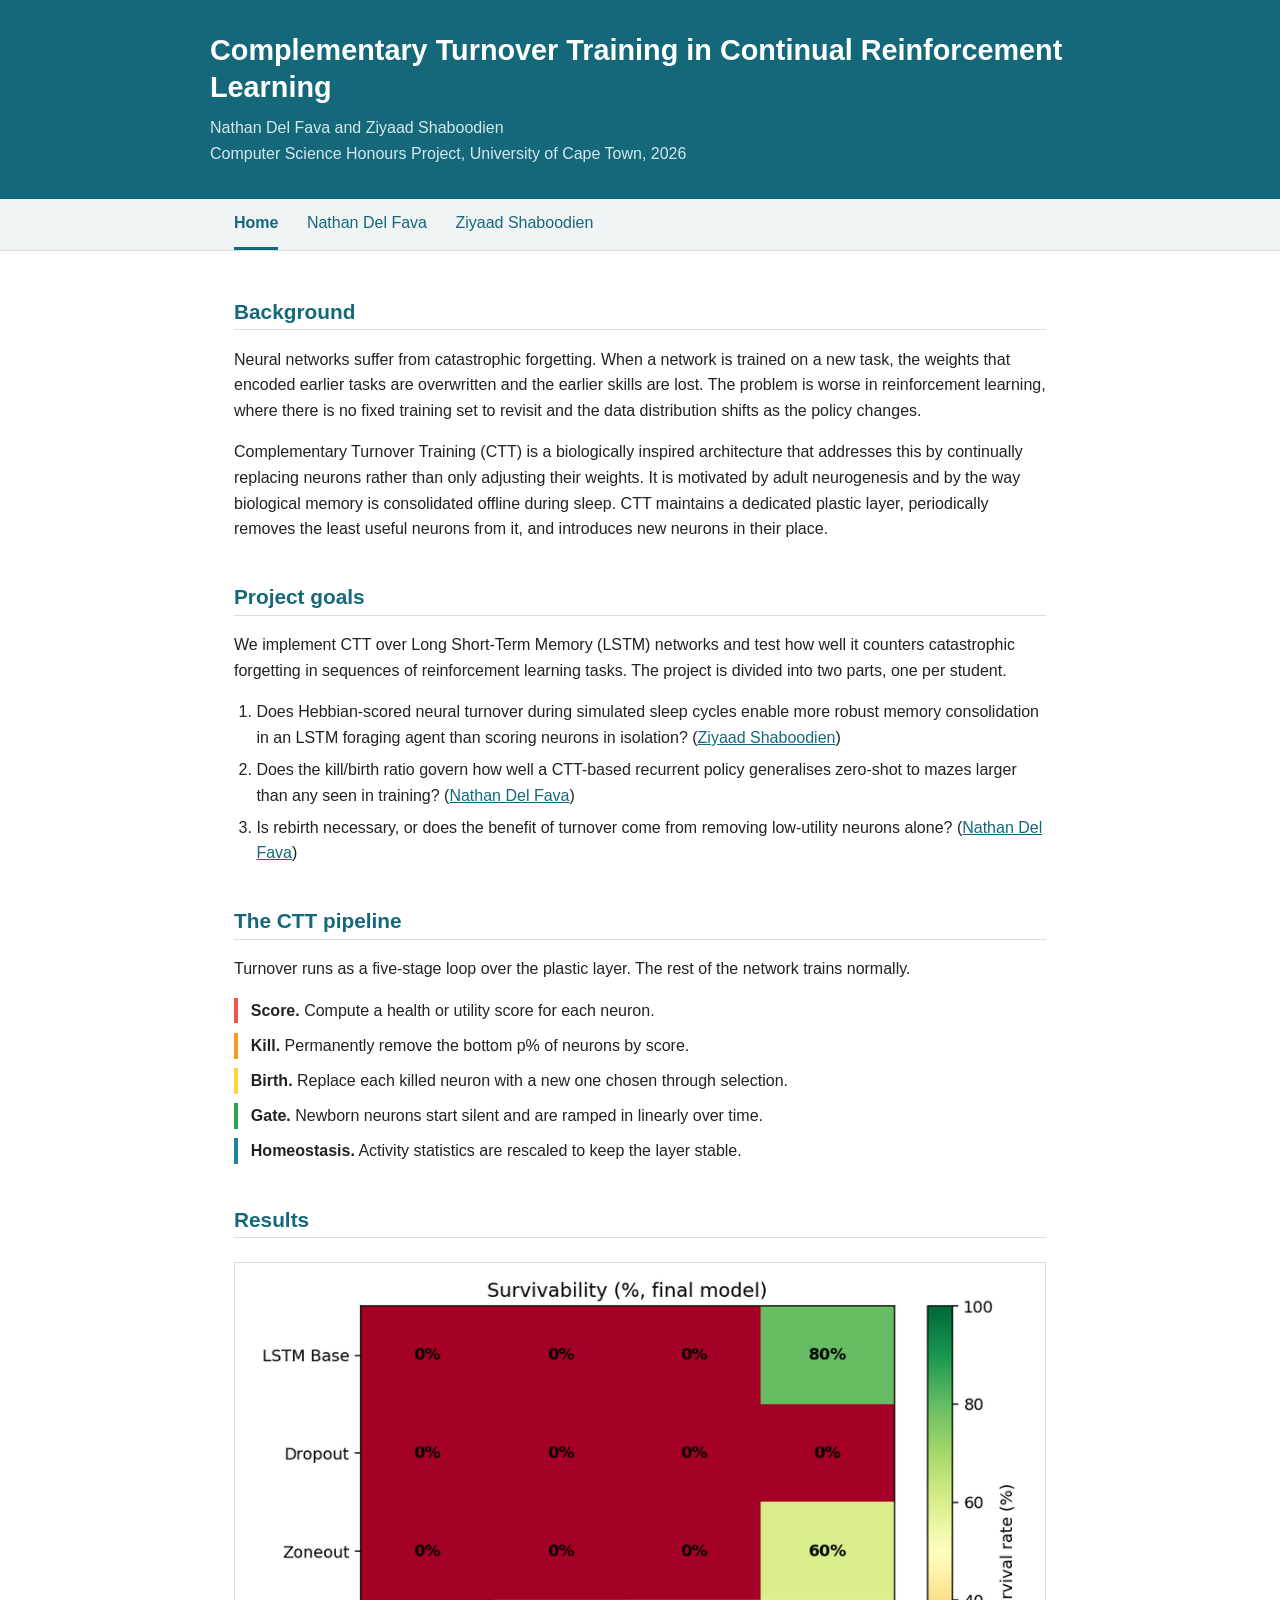
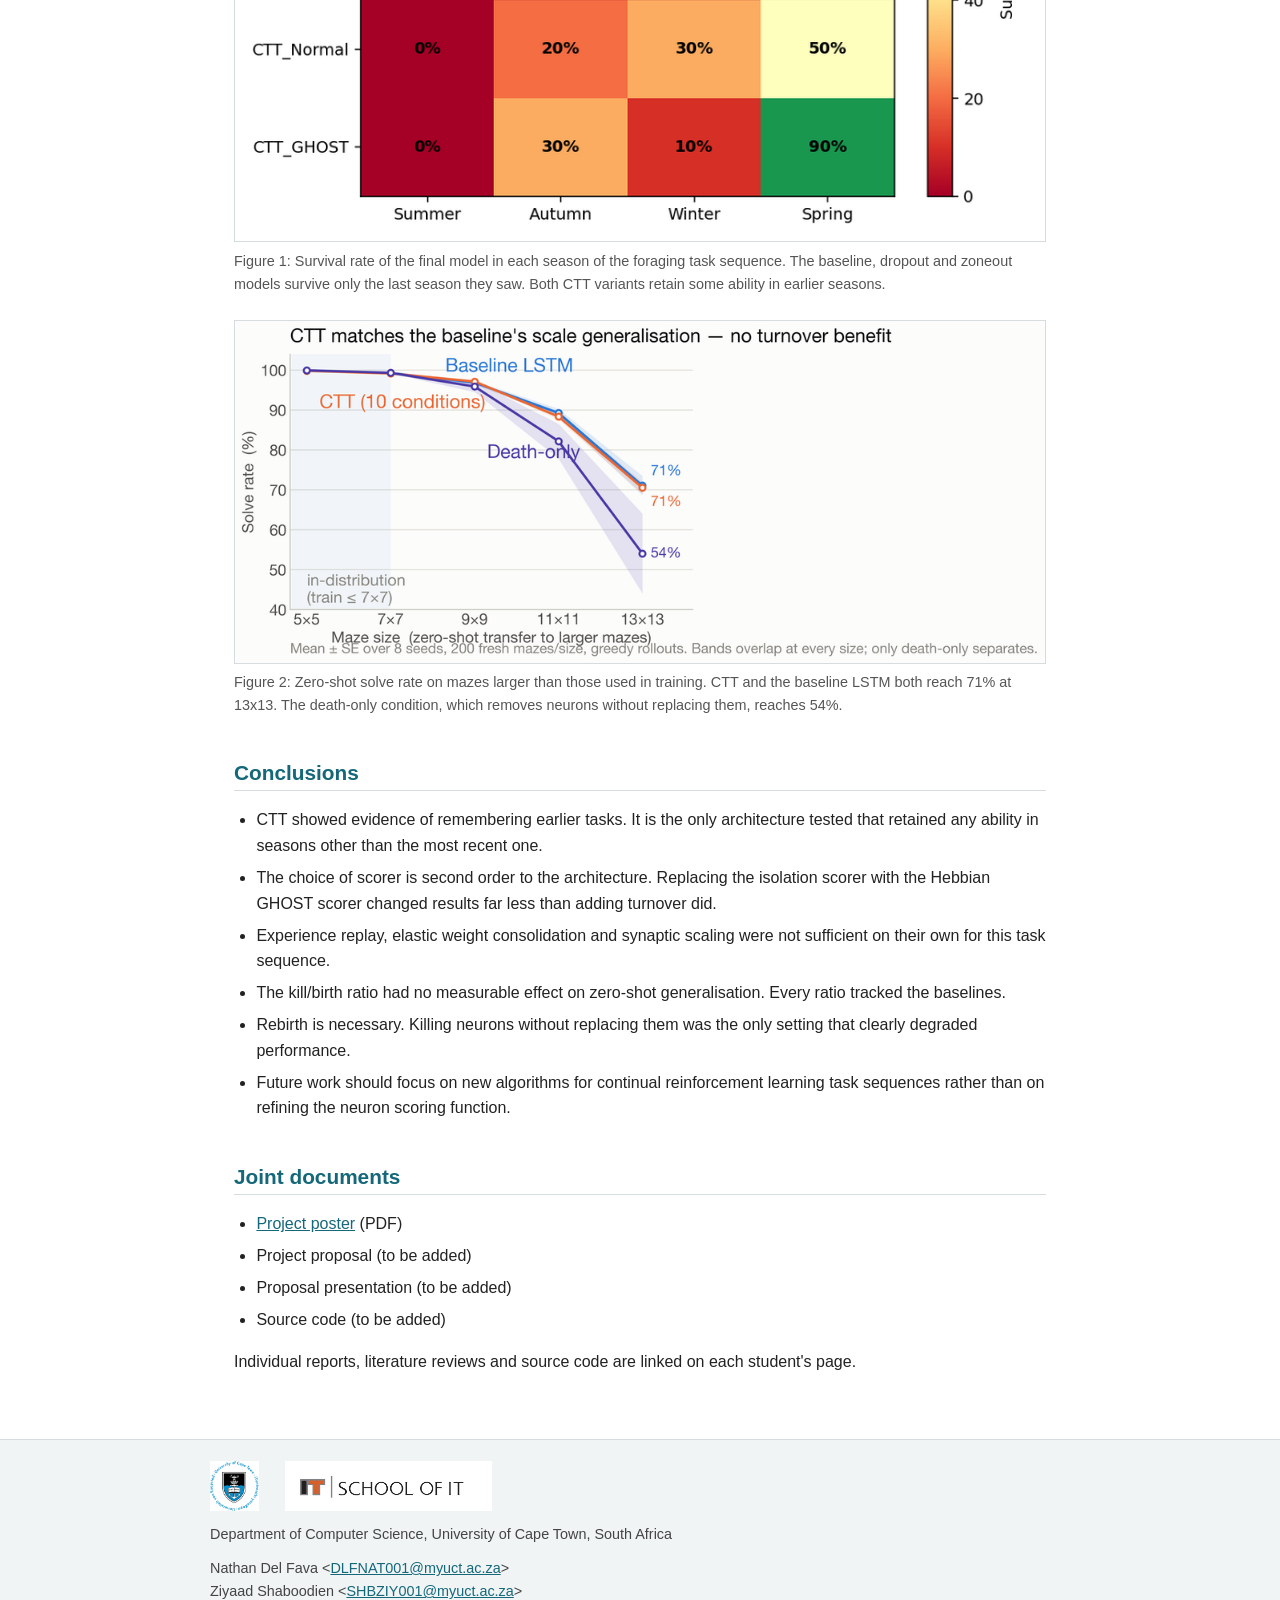
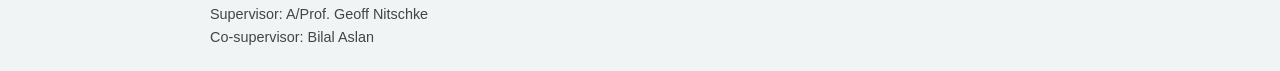
==== index.html @ ba9f1d08 "initial commit starting point" ====
<!DOCTYPE html>
<html lang="en">

<head>
<meta charset="utf-8">
<meta name="viewport" content="width=device-width, initial-scale=1">
<title>Complementary Turnover Training in Continual Reinforcement Learning</title>
<link rel="stylesheet" href="style.css">
</head>

<body>

<div id="banner">
<div>
<h1>Complementary Turnover Training in Continual Reinforcement Learning</h1>
<p>Nathan Del Fava and Ziyaad Shaboodien</p>
<p>Computer Science Honours Project, University of Cape Town, 2026</p>
</div>
</div>

<div id="nav">
<ul>
<li><a class="current" href="index.html">Home</a></li>
<li><a href="delfava.html">Nathan Del Fava</a></li>
<li><a href="shaboodien.html">Ziyaad Shaboodien</a></li>
</ul>
</div>

<div id="content">

<h2>Background</h2>

<p>Neural networks suffer from catastrophic forgetting. When a network is trained on a new
task, the weights that encoded earlier tasks are overwritten and the earlier skills are lost.
The problem is worse in reinforcement learning, where there is no fixed training set to
revisit and the data distribution shifts as the policy changes.</p>

<p>Complementary Turnover Training (CTT) is a biologically inspired architecture that
addresses this by continually replacing neurons rather than only adjusting their weights. It
is motivated by adult neurogenesis and by the way biological memory is consolidated offline
during sleep. CTT maintains a dedicated plastic layer, periodically removes the least useful
neurons from it, and introduces new neurons in their place.</p>

<h2>Project goals</h2>

<p>We implement CTT over Long Short-Term Memory (LSTM) networks and test how well it counters
catastrophic forgetting in sequences of reinforcement learning tasks. The project is divided
into two parts, one per student.</p>

<ol>
<li>Does Hebbian-scored neural turnover during simulated sleep cycles enable more robust
memory consolidation in an LSTM foraging agent than scoring neurons in isolation?
(<a href="shaboodien.html">Ziyaad Shaboodien</a>)</li>
<li>Does the kill/birth ratio govern how well a CTT-based recurrent policy generalises
zero-shot to mazes larger than any seen in training?
(<a href="delfava.html">Nathan Del Fava</a>)</li>
<li>Is rebirth necessary, or does the benefit of turnover come from removing low-utility
neurons alone? (<a href="delfava.html">Nathan Del Fava</a>)</li>
</ol>

<h2>The CTT pipeline</h2>

<p>Turnover runs as a five-stage loop over the plastic layer. The rest of the network trains
normally.</p>

<ol class="stages">
<li><strong>Score.</strong> Compute a health or utility score for each neuron.</li>
<li><strong>Kill.</strong> Permanently remove the bottom p% of neurons by score.</li>
<li><strong>Birth.</strong> Replace each killed neuron with a new one chosen through
selection.</li>
<li><strong>Gate.</strong> Newborn neurons start silent and are ramped in linearly over
time.</li>
<li><strong>Homeostasis.</strong> Activity statistics are rescaled to keep the layer
stable.</li>
</ol>

<h2>Results</h2>

<figure>
<img src="assets/survivability.png" alt="Heatmap of survival rate by season for LSTM Base, Dropout, Zoneout, CTT_Normal and CTT_GHOST">
<figcaption>Figure 1: Survival rate of the final model in each season of the foraging task
sequence. The baseline, dropout and zoneout models survive only the last season they saw.
Both CTT variants retain some ability in earlier seasons.</figcaption>
</figure>

<figure>
<img src="assets/scale_generalisation.png" alt="Solve rate against maze size for the baseline LSTM, CTT and a death-only condition">
<figcaption>Figure 2: Zero-shot solve rate on mazes larger than those used in training. CTT
and the baseline LSTM both reach 71% at 13x13. The death-only condition, which removes
neurons without replacing them, reaches 54%.</figcaption>
</figure>

<h2>Conclusions</h2>

<ul>
<li>CTT showed evidence of remembering earlier tasks. It is the only architecture tested that
retained any ability in seasons other than the most recent one.</li>
<li>The choice of scorer is second order to the architecture. Replacing the isolation scorer
with the Hebbian GHOST scorer changed results far less than adding turnover did.</li>
<li>Experience replay, elastic weight consolidation and synaptic scaling were not sufficient
on their own for this task sequence.</li>
<li>The kill/birth ratio had no measurable effect on zero-shot generalisation. Every ratio
tracked the baselines.</li>
<li>Rebirth is necessary. Killing neurons without replacing them was the only setting that
clearly degraded performance.</li>
<li>Future work should focus on new algorithms for continual reinforcement learning task
sequences rather than on refining the neuron scoring function.</li>
</ul>

<h2>Joint documents</h2>

<ul>
<li><a href="assets/BIONN_Project_Poster.pdf">Project poster</a> (PDF)</li>
<!-- Add the joint documents to assets/ and link them here, for example:
<li><a href="assets/project_proposal.pdf">Project proposal</a> (PDF)</li>
<li><a href="assets/proposal_presentation.pdf">Proposal presentation</a> (PDF)</li>
<li><a href="assets/source_code.zip">Source code</a> (ZIP)</li>
-->
<li>Project proposal (to be added)</li>
<li>Proposal presentation (to be added)</li>
<li>Source code (to be added)</li>
</ul>

<p>Individual reports, literature reviews and source code are linked on each student's page.</p>

</div>

<div id="footer">
<div>
<img src="assets/uct_logo.png" alt="University of Cape Town">
<img src="assets/sit_logo.png" alt="UCT School of IT">
<p>Department of Computer Science, University of Cape Town, South Africa</p>
<p>Nathan Del Fava &lt;<a href="mailto:DLFNAT001@myuct.ac.za">DLFNAT001@myuct.ac.za</a>&gt;<br>
Ziyaad Shaboodien &lt;<a href="mailto:SHBZIY001@myuct.ac.za">SHBZIY001@myuct.ac.za</a>&gt;<br>
Supervisor: A/Prof. Geoff Nitschke<br>
Co-supervisor: Bilal Aslan</p>
</div>
</div>

</body>

</html>
---- style.css ----
/* Complementary Turnover Training - honours project website */

* {
    box-sizing: border-box;
}

body {
    background-color: #ffffff;
    color: #222222;
    font-family: Helvetica, Arial, sans-serif;
    font-size: 16px;
    line-height: 1.6;
    margin: 0;
}

h1, h2, h3 {
    color: #14687a;
    line-height: 1.3;
}

h1 {
    font-size: 1.8em;
    margin: 0 0 0.3em;
}

h2 {
    border-bottom: 1px solid #d6dde0;
    font-size: 1.3em;
    margin: 2em 0 0.8em;
    padding-bottom: 0.2em;
}

h3 {
    font-size: 1.05em;
    margin: 1.5em 0 0.4em;
}

p, ul, ol {
    margin: 0 0 1em;
}

ul, ol {
    padding-left: 1.4em;
}

li {
    margin-bottom: 0.4em;
}

a {
    color: #14687a;
}

/* header */

#banner {
    background-color: #14687a;
    color: #ffffff;
    padding: 2em 1.5em;
}

#banner div {
    margin: 0 auto;
    max-width: 860px;
}

#banner h1 {
    color: #ffffff;
}

#banner p {
    color: #d7e8ed;
    margin: 0;
}

/* navigation */

#nav {
    background-color: #f0f4f5;
    border-bottom: 1px solid #d6dde0;
}

#nav ul {
    list-style: none;
    margin: 0 auto;
    max-width: 860px;
    padding: 0 1.5em;
}

#nav li {
    display: inline-block;
    margin: 0 1.5em 0 0;
}

#nav a {
    display: inline-block;
    padding: 0.7em 0;
    text-decoration: none;
}

#nav a:hover {
    text-decoration: underline;
}

#nav a.current {
    border-bottom: 3px solid #14687a;
    font-weight: bold;
}

/* content */

#content {
    margin: 0 auto;
    max-width: 860px;
    padding: 1em 1.5em 3em;
}

#content h2:first-of-type {
    margin-top: 1.5em;
}

/* the five turnover stages */

ol.stages {
    list-style: none;
    padding-left: 0;
}

ol.stages li {
    border-left: 4px solid #cccccc;
    margin-bottom: 0.6em;
    padding-left: 0.8em;
}

ol.stages li:nth-child(1) { border-left-color: #f4524d; }
ol.stages li:nth-child(2) { border-left-color: #f59a23; }
ol.stages li:nth-child(3) { border-left-color: #ffd43b; }
ol.stages li:nth-child(4) { border-left-color: #2ca24c; }
ol.stages li:nth-child(5) { border-left-color: #1b84a0; }

/* figures */

figure {
    margin: 1.5em 0;
}

figure img {
    border: 1px solid #d6dde0;
    display: block;
    height: auto;
    max-width: 100%;
}

figcaption {
    color: #555555;
    font-size: 0.9em;
    margin-top: 0.5em;
}

/* tables */

table {
    border-collapse: collapse;
    margin-bottom: 1em;
    width: 100%;
}

th, td {
    border: 1px solid #d6dde0;
    padding: 0.5em 0.7em;
    text-align: left;
    vertical-align: top;
}

th {
    background-color: #f0f4f5;
}

/* footer */

#footer {
    background-color: #f0f4f5;
    border-top: 1px solid #d6dde0;
    color: #444444;
    font-size: 0.9em;
    padding: 1.5em;
}

#footer div {
    margin: 0 auto;
    max-width: 860px;
}

#footer img {
    height: 50px;
    margin-right: 1.5em;
    vertical-align: middle;
    width: auto;
}

#footer p {
    margin: 0.8em 0 0;
}
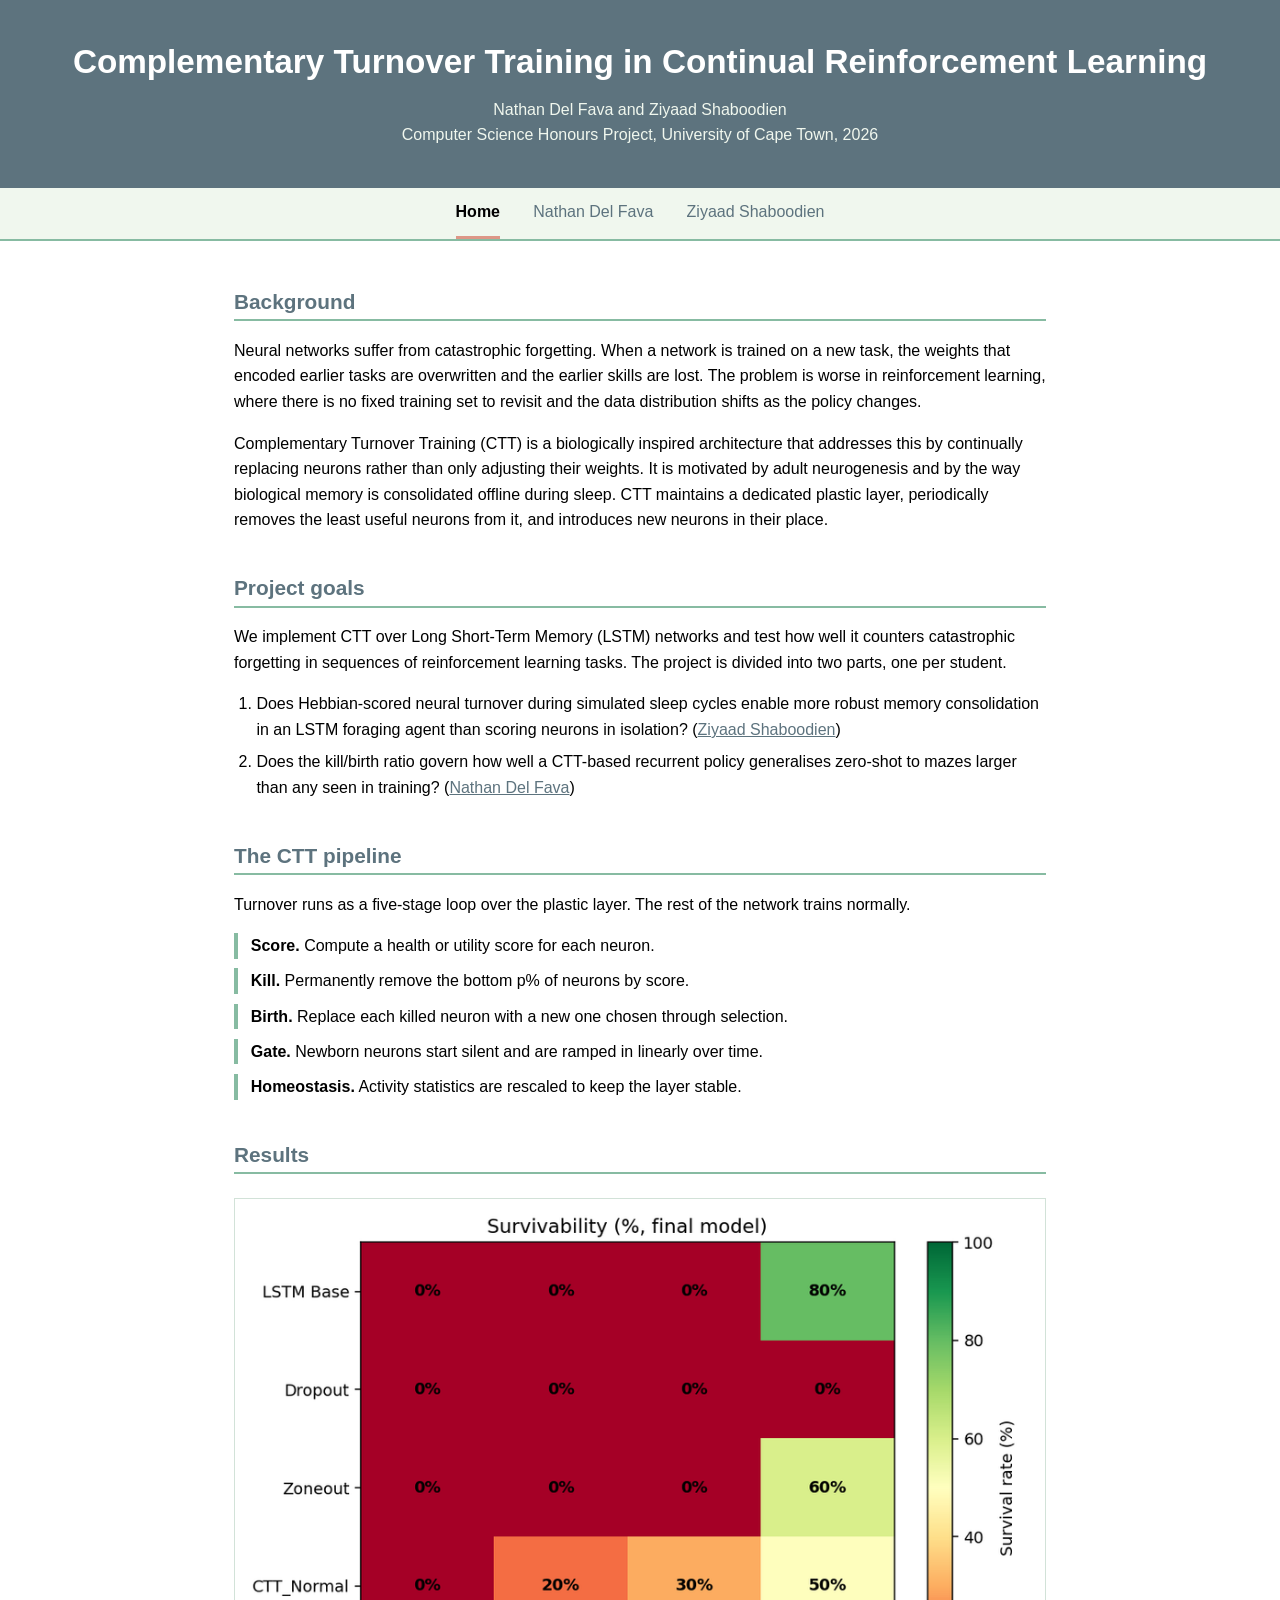
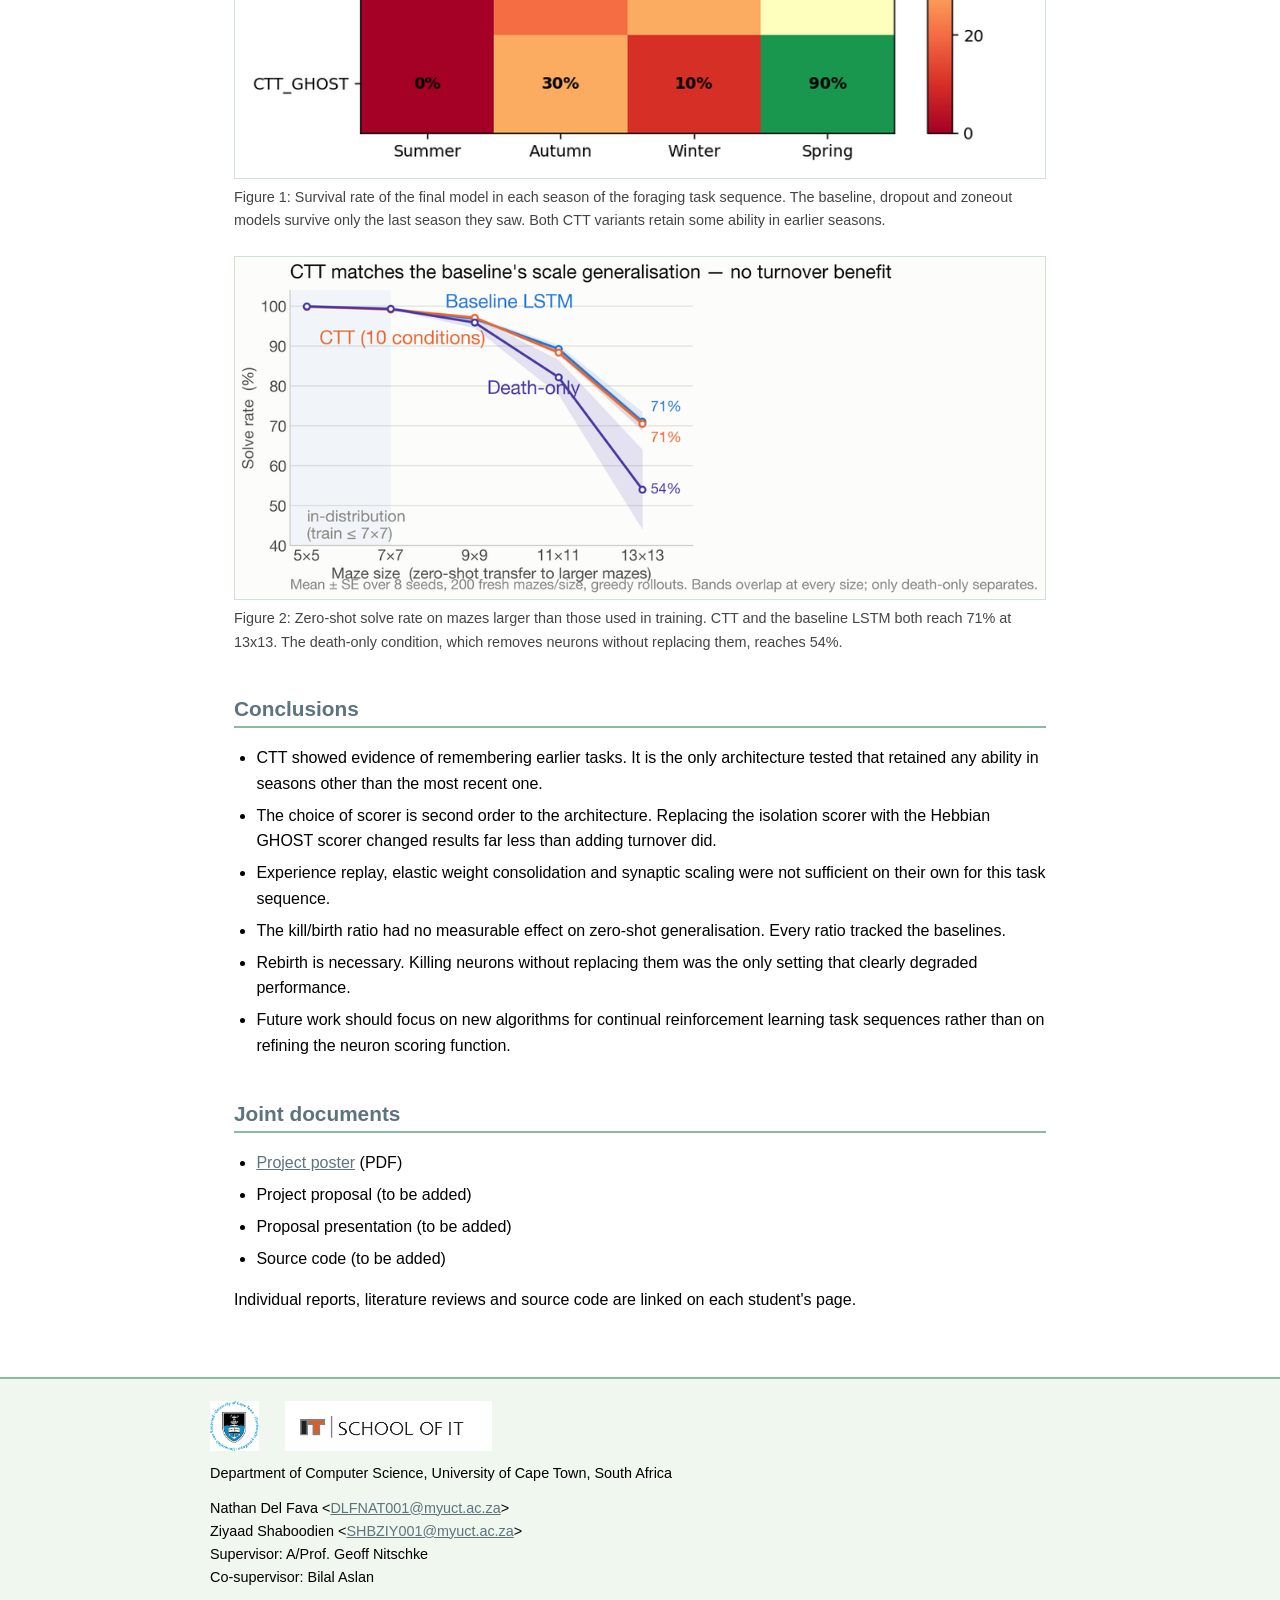
==== commit b94412b0: "changed colors and title" ====
--- a/index.html
+++ b/index.html
@@ -54,8 +54,6 @@
 <li>Does the kill/birth ratio govern how well a CTT-based recurrent policy generalises
 zero-shot to mazes larger than any seen in training?
 (<a href="delfava.html">Nathan Del Fava</a>)</li>
-<li>Is rebirth necessary, or does the benefit of turnover come from removing low-utility
-neurons alone? (<a href="delfava.html">Nathan Del Fava</a>)</li>
 </ol>
 
 <h2>The CTT pipeline</h2>
--- a/style.css
+++ b/style.css
@@ -1,4 +1,13 @@
 /* Complementary Turnover Training - honours project website */
+
+:root {
+    --black: #000000;
+    --slate: #5d737e;
+    --clay: #dd9787;
+    --paper: #f0f7ee;
+    --sage: #87bba2;
+    --line: #d2e2d8;
+}
 
 * {
     box-sizing: border-box;
@@ -6,7 +15,7 @@
 
 body {
     background-color: #ffffff;
-    color: #222222;
+    color: var(--black);
     font-family: Helvetica, Arial, sans-serif;
     font-size: 16px;
     line-height: 1.6;
@@ -14,23 +23,24 @@
 }
 
 h1, h2, h3 {
-    color: #14687a;
     line-height: 1.3;
 }
 
 h1 {
-    font-size: 1.8em;
-    margin: 0 0 0.3em;
+    font-size: clamp(1.4em, 2.6vw, 2.6em);
+    margin: 0 0 0.4em;
 }
 
 h2 {
-    border-bottom: 1px solid #d6dde0;
+    border-bottom: 2px solid var(--sage);
+    color: var(--slate);
     font-size: 1.3em;
     margin: 2em 0 0.8em;
     padding-bottom: 0.2em;
 }
 
 h3 {
+    color: var(--slate);
     font-size: 1.05em;
     margin: 1.5em 0 0.4em;
 }
@@ -48,20 +58,16 @@
 }
 
 a {
-    color: #14687a;
-}
-
-/* header */
+    color: var(--slate);
+}
+
+/* header - spans the full width of the page */
 
 #banner {
-    background-color: #14687a;
+    background-color: var(--slate);
     color: #ffffff;
-    padding: 2em 1.5em;
-}
-
-#banner div {
-    margin: 0 auto;
-    max-width: 860px;
+    padding: 2.5em 1.5em;
+    text-align: center;
 }
 
 #banner h1 {
@@ -69,15 +75,16 @@
 }
 
 #banner p {
-    color: #d7e8ed;
+    color: var(--paper);
     margin: 0;
 }
 
 /* navigation */
 
 #nav {
-    background-color: #f0f4f5;
-    border-bottom: 1px solid #d6dde0;
+    background-color: var(--paper);
+    border-bottom: 2px solid var(--sage);
+    text-align: center;
 }
 
 #nav ul {
@@ -89,7 +96,7 @@
 
 #nav li {
     display: inline-block;
-    margin: 0 1.5em 0 0;
+    margin: 0 0.9em;
 }
 
 #nav a {
@@ -103,7 +110,8 @@
 }
 
 #nav a.current {
-    border-bottom: 3px solid #14687a;
+    border-bottom: 3px solid var(--clay);
+    color: var(--black);
     font-weight: bold;
 }
 
@@ -127,17 +135,11 @@
 }
 
 ol.stages li {
-    border-left: 4px solid #cccccc;
+    border-left: 4px solid var(--sage);
     margin-bottom: 0.6em;
     padding-left: 0.8em;
 }
 
-ol.stages li:nth-child(1) { border-left-color: #f4524d; }
-ol.stages li:nth-child(2) { border-left-color: #f59a23; }
-ol.stages li:nth-child(3) { border-left-color: #ffd43b; }
-ol.stages li:nth-child(4) { border-left-color: #2ca24c; }
-ol.stages li:nth-child(5) { border-left-color: #1b84a0; }
-
 /* figures */
 
 figure {
@@ -145,14 +147,14 @@
 }
 
 figure img {
-    border: 1px solid #d6dde0;
+    border: 1px solid var(--line);
     display: block;
     height: auto;
     max-width: 100%;
 }
 
 figcaption {
-    color: #555555;
+    color: #444444;
     font-size: 0.9em;
     margin-top: 0.5em;
 }
@@ -166,22 +168,22 @@
 }
 
 th, td {
-    border: 1px solid #d6dde0;
+    border: 1px solid var(--line);
     padding: 0.5em 0.7em;
     text-align: left;
     vertical-align: top;
 }
 
 th {
-    background-color: #f0f4f5;
+    background-color: var(--paper);
 }
 
 /* footer */
 
 #footer {
-    background-color: #f0f4f5;
-    border-top: 1px solid #d6dde0;
-    color: #444444;
+    background-color: var(--paper);
+    border-top: 2px solid var(--sage);
+    color: var(--black);
     font-size: 0.9em;
     padding: 1.5em;
 }
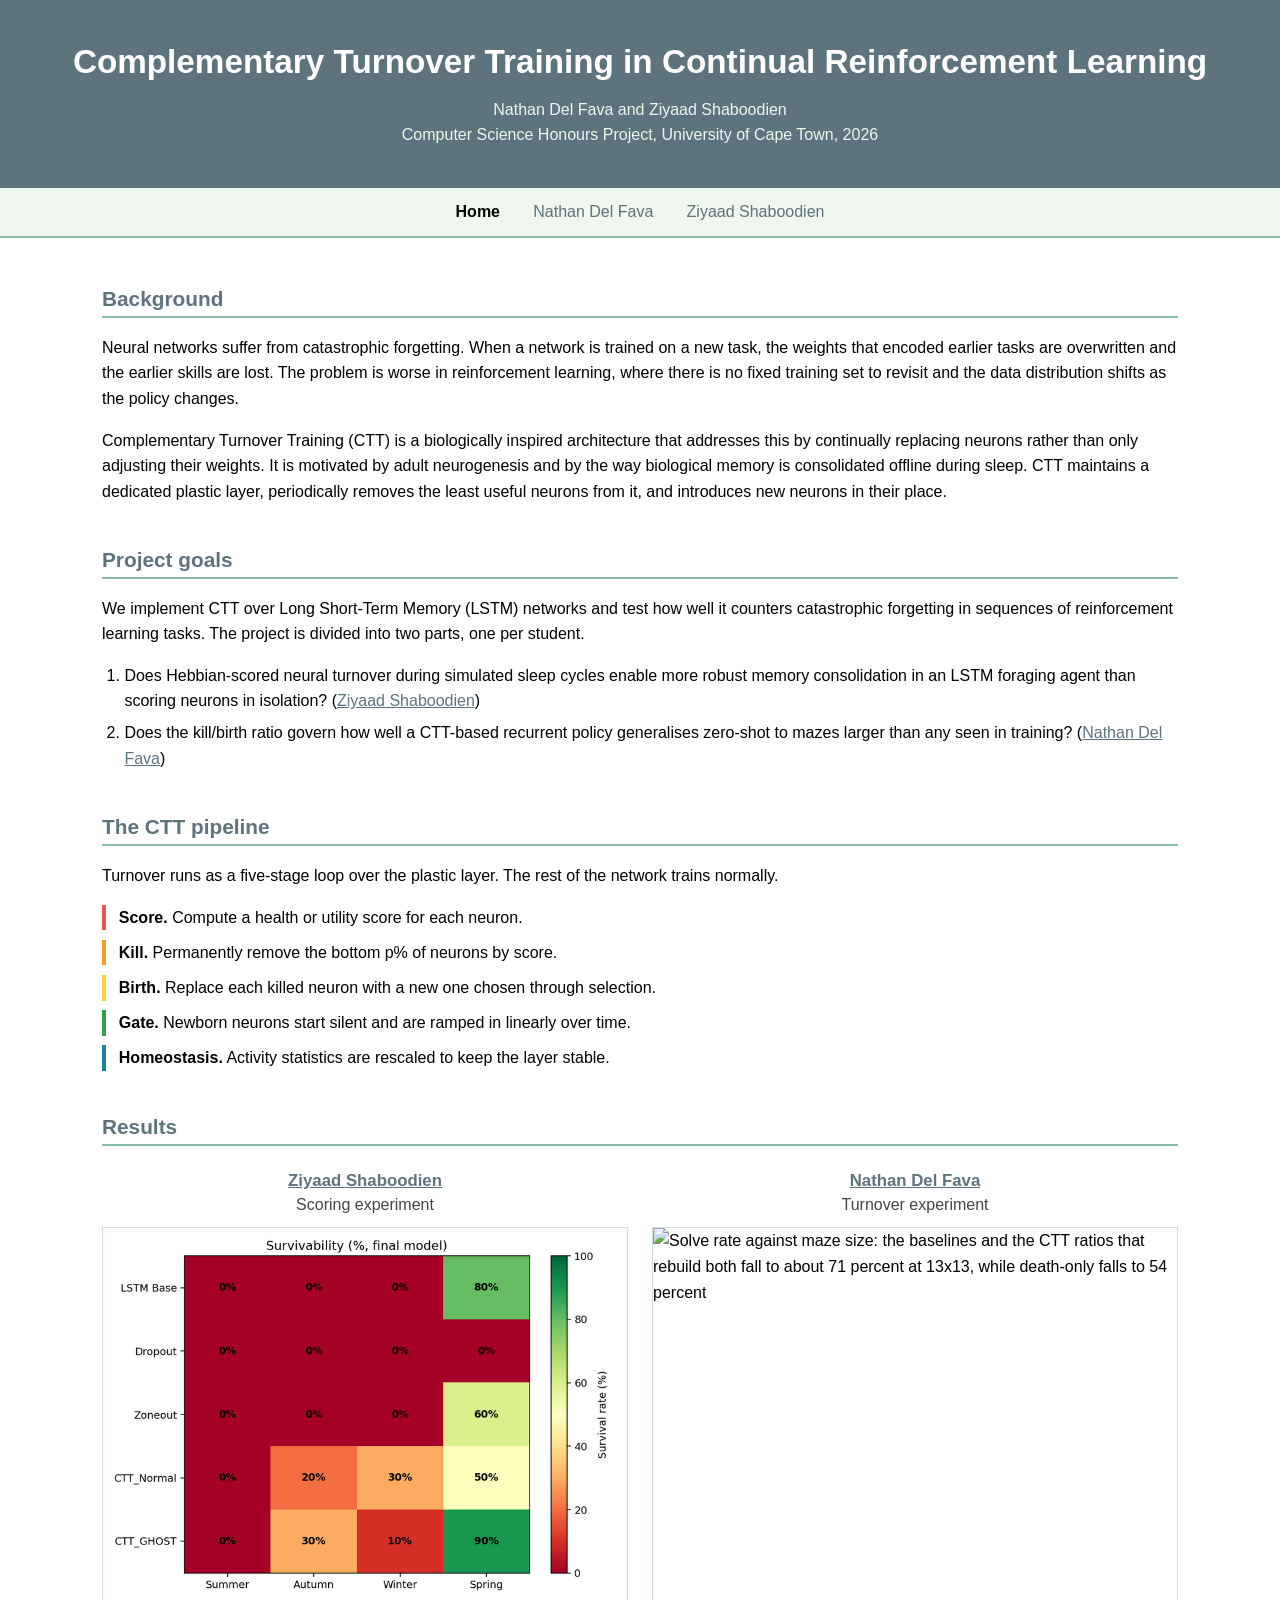
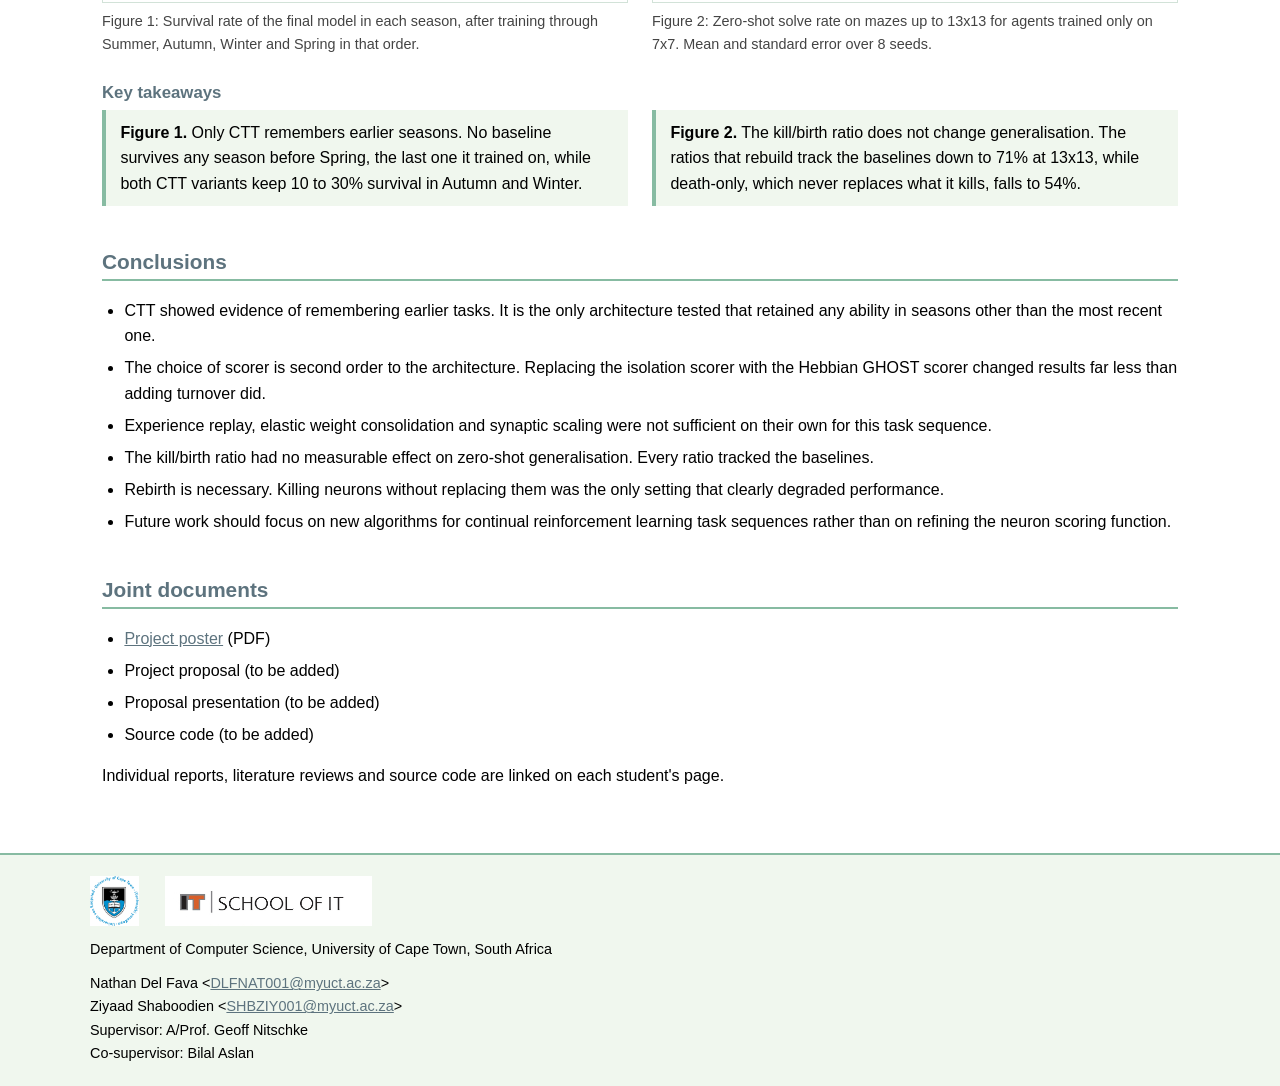
==== commit bac0c1b1: "visual improvements n shi" ====
--- a/index.html
+++ b/index.html
@@ -74,19 +74,37 @@
 
 <h2>Results</h2>
 
+<div class="image-container">
+
 <figure>
+<h3><a href="shaboodien.html">Ziyaad Shaboodien</a></h3>
+<p class="figure-topic">Scoring experiment</p>
 <img src="assets/survivability.png" alt="Heatmap of survival rate by season for LSTM Base, Dropout, Zoneout, CTT_Normal and CTT_GHOST">
-<figcaption>Figure 1: Survival rate of the final model in each season of the foraging task
-sequence. The baseline, dropout and zoneout models survive only the last season they saw.
-Both CTT variants retain some ability in earlier seasons.</figcaption>
+<figcaption>Figure 1: Survival rate of the final model in each season, after training
+through Summer, Autumn, Winter and Spring in that order.</figcaption>
 </figure>
 
 <figure>
-<img src="assets/scale_generalisation.png" alt="Solve rate against maze size for the baseline LSTM, CTT and a death-only condition">
-<figcaption>Figure 2: Zero-shot solve rate on mazes larger than those used in training. CTT
-and the baseline LSTM both reach 71% at 13x13. The death-only condition, which removes
-neurons without replacing them, reaches 54%.</figcaption>
+<h3><a href="delfava.html">Nathan Del Fava</a></h3>
+<p class="figure-topic">Turnover experiment</p>
+<img src="assets/delfava_scale_compact.svg" alt="Solve rate against maze size: the baselines and the CTT ratios that rebuild both fall to about 71 percent at 13x13, while death-only falls to 54 percent">
+<figcaption>Figure 2: Zero-shot solve rate on mazes up to 13x13 for agents trained only on
+7x7. Mean and standard error over 8 seeds.</figcaption>
 </figure>
+
+</div>
+
+<h3>Key takeaways</h3>
+
+<ul class="takeaways">
+<li><strong>Figure 1.</strong> Only CTT remembers earlier seasons. No baseline survives any
+season before Spring, the last one it trained on, while both CTT variants keep 10 to 30%
+survival in Autumn and Winter.</li>
+<li><strong>Figure 2.</strong> The kill/birth ratio does not change generalisation. The ratios
+that rebuild track the baselines down to 71% at 13x13, while death-only, which never replaces
+what it kills, falls to 54%.</li>
+</ul>
+
 
 <h2>Conclusions</h2>
 
--- a/style.css
+++ b/style.css
@@ -90,8 +90,8 @@
 #nav ul {
     list-style: none;
     margin: 0 auto;
-    max-width: 860px;
-    padding: 0 1.5em;
+    max-width: 1100px;
+    padding: 0 0.75em;
 }
 
 #nav li {
@@ -110,7 +110,6 @@
 }
 
 #nav a.current {
-    border-bottom: 3px solid var(--clay);
     color: var(--black);
     font-weight: bold;
 }
@@ -119,8 +118,8 @@
 
 #content {
     margin: 0 auto;
-    max-width: 860px;
-    padding: 1em 1.5em 3em;
+    max-width: 1100px;
+    padding: 1em 0.75em 3em;
 }
 
 #content h2:first-of-type {
@@ -137,6 +136,46 @@
 ol.stages li {
     border-left: 4px solid var(--sage);
     margin-bottom: 0.6em;
+    padding-left: 0.8em;
+}
+
+ol.stages li:nth-child(1) { border-left-color: #f4524d; }
+ol.stages li:nth-child(2) { border-left-color: #f59a23; }
+ol.stages li:nth-child(3) { border-left-color: #ffd43b; }
+ol.stages li:nth-child(4) { border-left-color: #2ca24c; }
+ol.stages li:nth-child(5) { border-left-color: #1b84a0; }
+
+/* key numbers */
+
+ul.keyfacts {
+    display: flex;
+    flex-wrap: wrap;
+    gap: 0.8em;
+    list-style: none;
+    margin: 1.5em 0;
+    padding-left: 0;
+}
+
+ul.keyfacts li {
+    background-color: var(--paper);
+    border-left: 4px solid var(--sage);
+    flex: 1 1 200px;
+    margin-bottom: 0;
+    padding: 0.6em 0.9em;
+}
+
+ul.keyfacts strong {
+    color: var(--slate);
+    display: block;
+    font-size: 1.6em;
+    line-height: 1.3;
+}
+
+/* research question */
+
+p.question {
+    border-left: 4px solid var(--clay);
+    font-size: 1.1em;
     padding-left: 0.8em;
 }
 
@@ -178,6 +217,16 @@
     background-color: var(--paper);
 }
 
+/* wide tables scroll sideways on small screens */
+
+div.scroll {
+    overflow-x: auto;
+}
+
+div.scroll table {
+    min-width: 560px;
+}
+
 /* footer */
 
 #footer {
@@ -190,7 +239,7 @@
 
 #footer div {
     margin: 0 auto;
-    max-width: 860px;
+    max-width: 1100px;
 }
 
 #footer img {
@@ -203,3 +252,53 @@
 #footer p {
     margin: 0.8em 0 0;
 }
+
+/* results: one figure per student, side by side, stacked on narrow screens */
+
+.image-container {
+    display: flex;
+    flex-wrap: wrap;
+    gap: 1.5em;
+}
+
+.image-container figure {
+    flex: 1 1 360px;
+    margin: 0.5em 0 0;
+}
+
+.image-container h3 {
+    margin: 0;
+    text-align: center;
+}
+
+.image-container .figure-topic {
+    color: #444444;
+    margin: 0 0 0.6em;
+    text-align: center;
+}
+
+/* every results figure gets the same 7:5 frame */
+.image-container img {
+    aspect-ratio: 7 / 5;
+    background-color: #ffffff;
+    object-fit: contain;
+    width: 100%;
+}
+
+/* one takeaway per results figure, lined up under its figure */
+
+ul.takeaways {
+    display: flex;
+    flex-wrap: wrap;
+    gap: 1.5em;
+    list-style: none;
+    padding-left: 0;
+}
+
+ul.takeaways li {
+    background-color: var(--paper);
+    border-left: 4px solid var(--sage);
+    flex: 1 1 360px;
+    margin-bottom: 0;
+    padding: 0.6em 0.9em;
+}
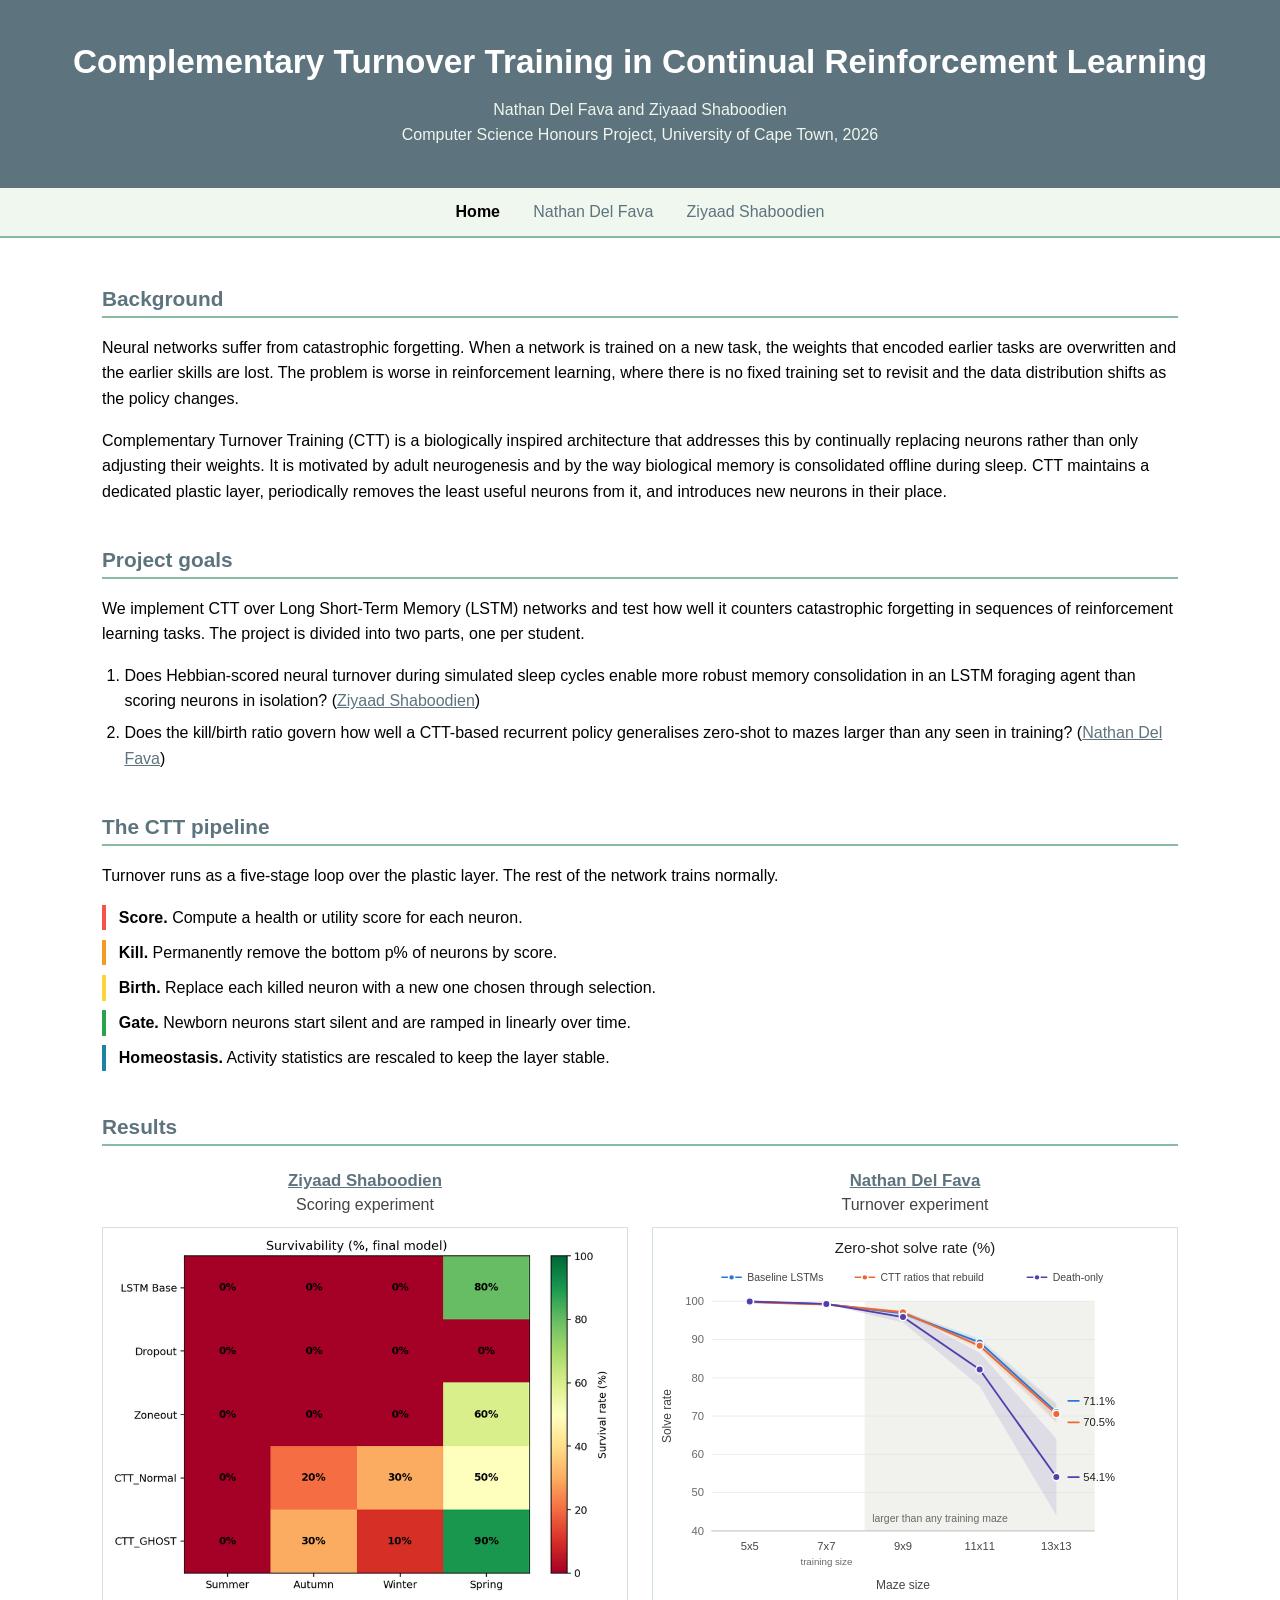
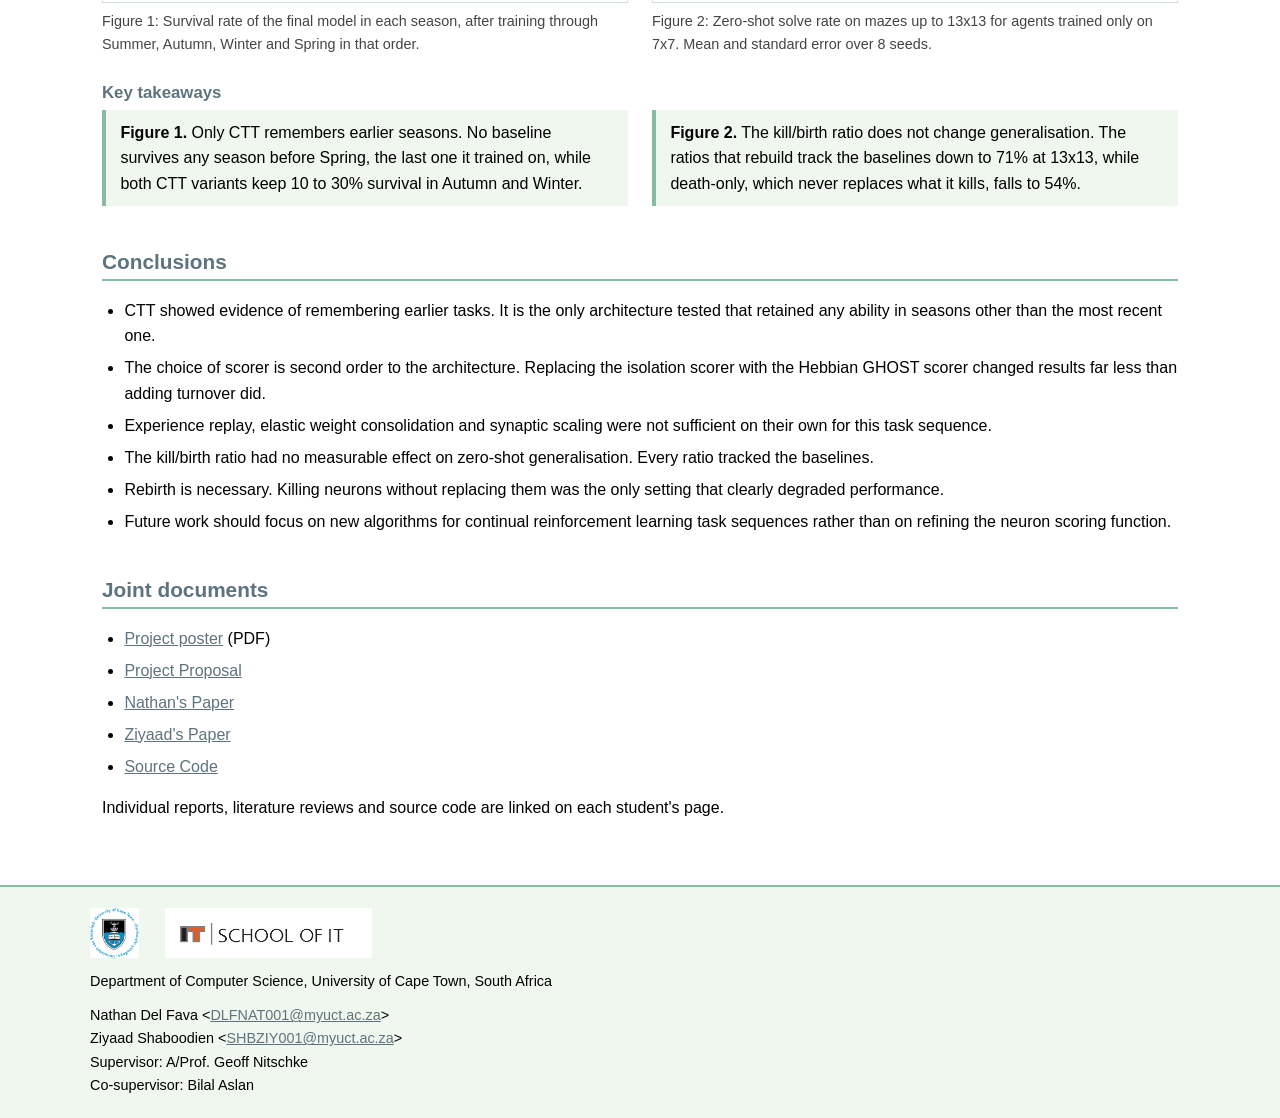
==== commit 67b173ee: "Added documents" ====
--- a/index.html
+++ b/index.html
@@ -127,14 +127,10 @@
 
 <ul>
 <li><a href="assets/BIONN_Project_Poster.pdf">Project poster</a> (PDF)</li>
-<!-- Add the joint documents to assets/ and link them here, for example:
-<li><a href="assets/project_proposal.pdf">Project proposal</a> (PDF)</li>
-<li><a href="assets/proposal_presentation.pdf">Proposal presentation</a> (PDF)</li>
-<li><a href="assets/source_code.zip">Source code</a> (ZIP)</li>
--->
-<li>Project proposal (to be added)</li>
-<li>Proposal presentation (to be added)</li>
-<li>Source code (to be added)</li>
+<li><a href="assets/2026_BIONN_Project_Proposal.pdf">Project Proposal</a></li>
+<li><a href="assets/DLFNAT001_BIONN_FinalReport.pdf">Nathan's Paper</a></li>
+<li><a href="assets/SHBZIY001_BIONN_Final_Paper.pdf">Ziyaad's Paper</a></li>
+<li><a href="https://anonymous.4open.science/r/targeted-neuron-turnover/README.md">Source Code</a></li>
 </ul>
 
 <p>Individual reports, literature reviews and source code are linked on each student's page.</p>
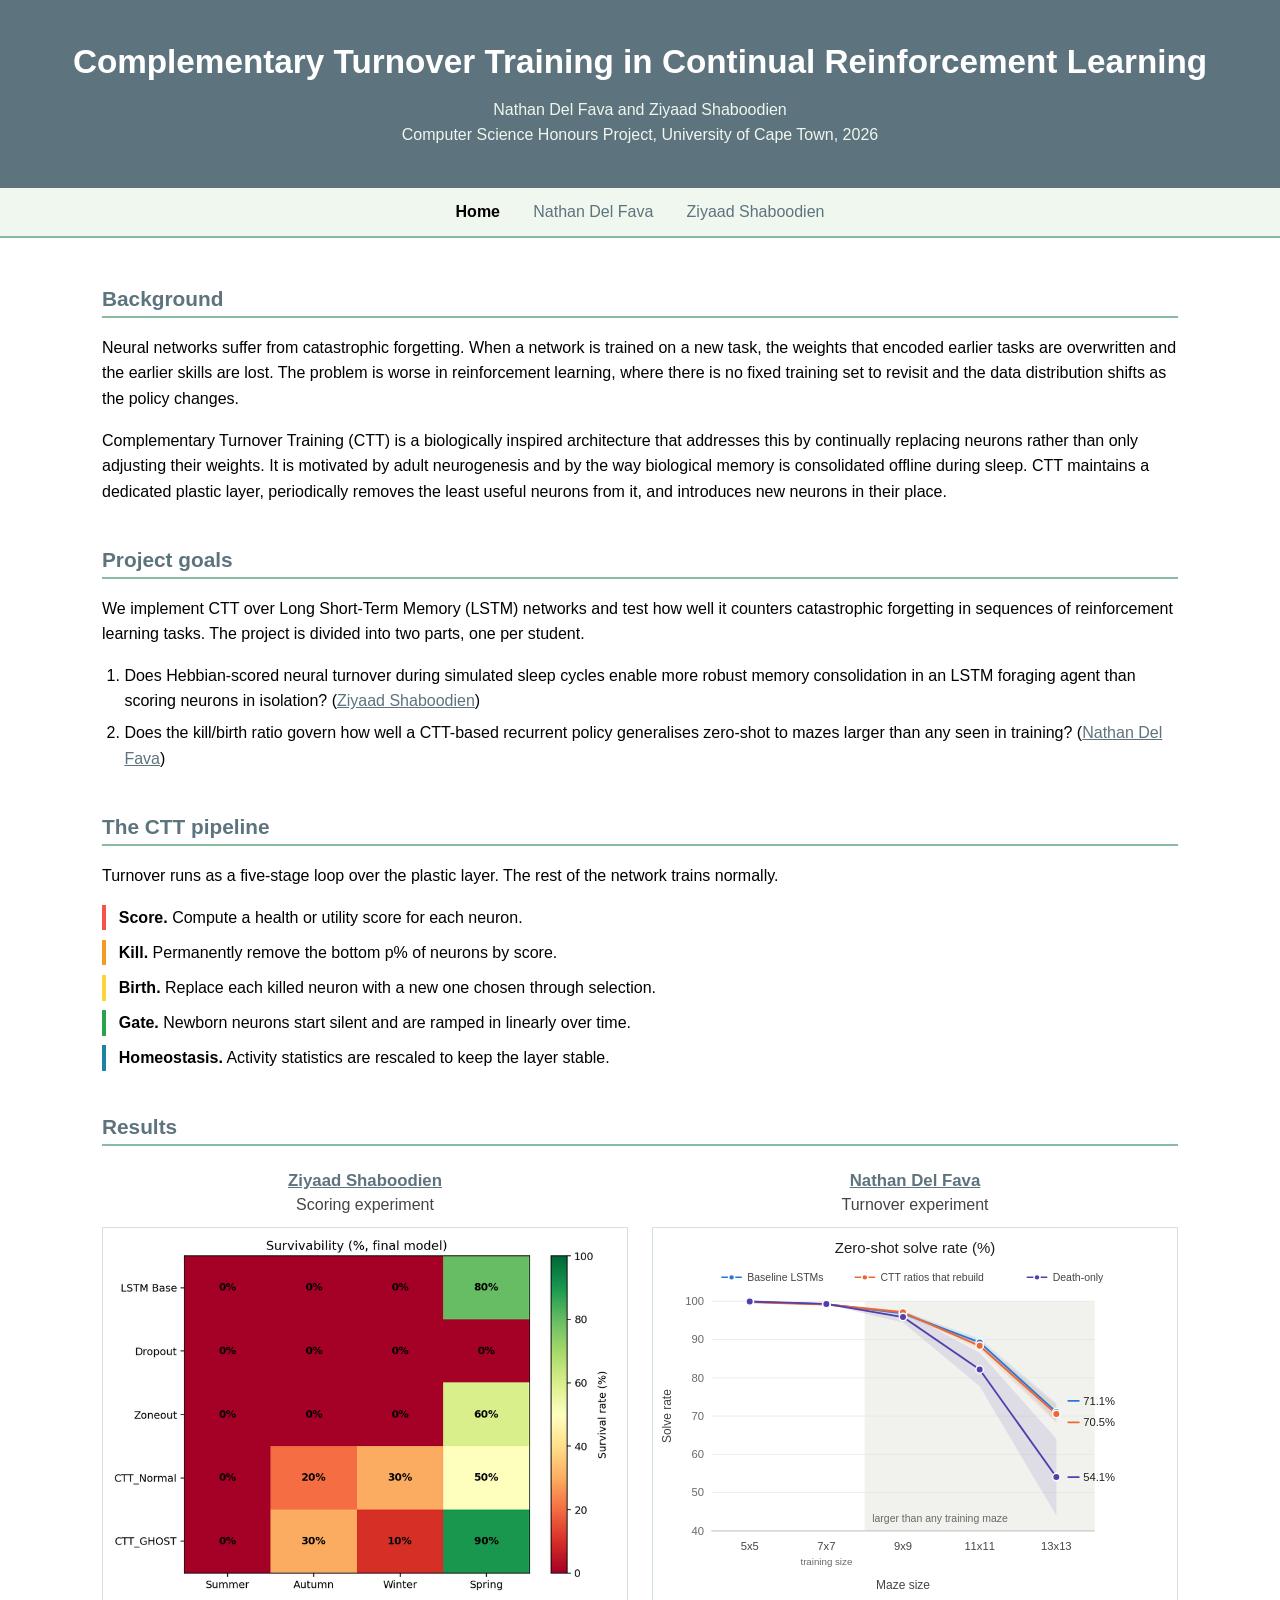
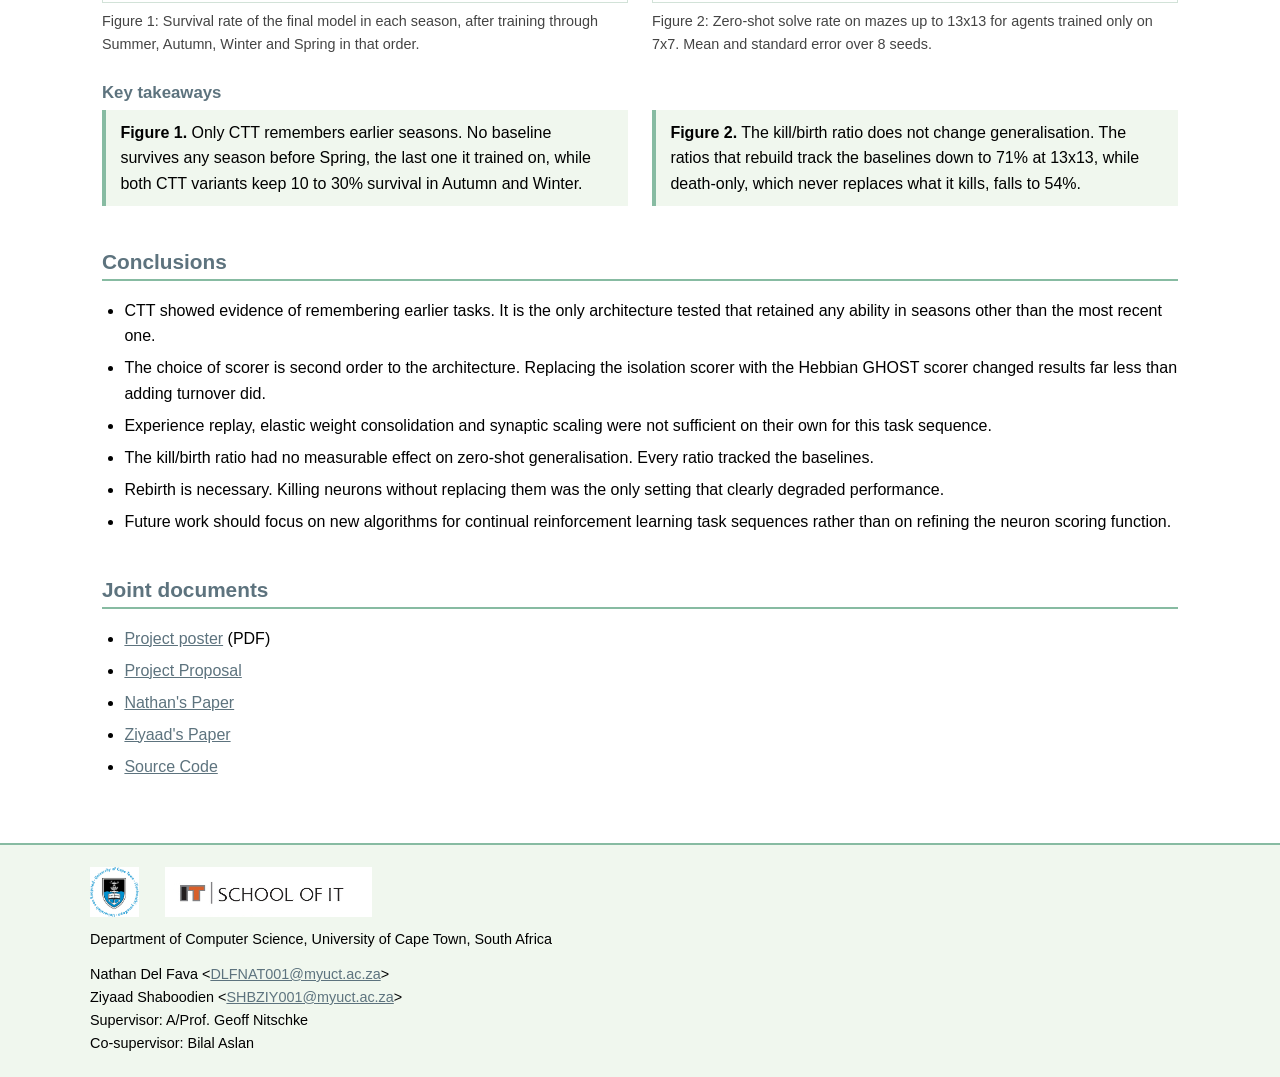
==== commit d33f6f9e: "oopsy" ====
--- a/index.html
+++ b/index.html
@@ -133,8 +133,6 @@
 <li><a href="https://anonymous.4open.science/r/targeted-neuron-turnover/README.md">Source Code</a></li>
 </ul>
 
-<p>Individual reports, literature reviews and source code are linked on each student's page.</p>
-
 </div>
 
 <div id="footer">
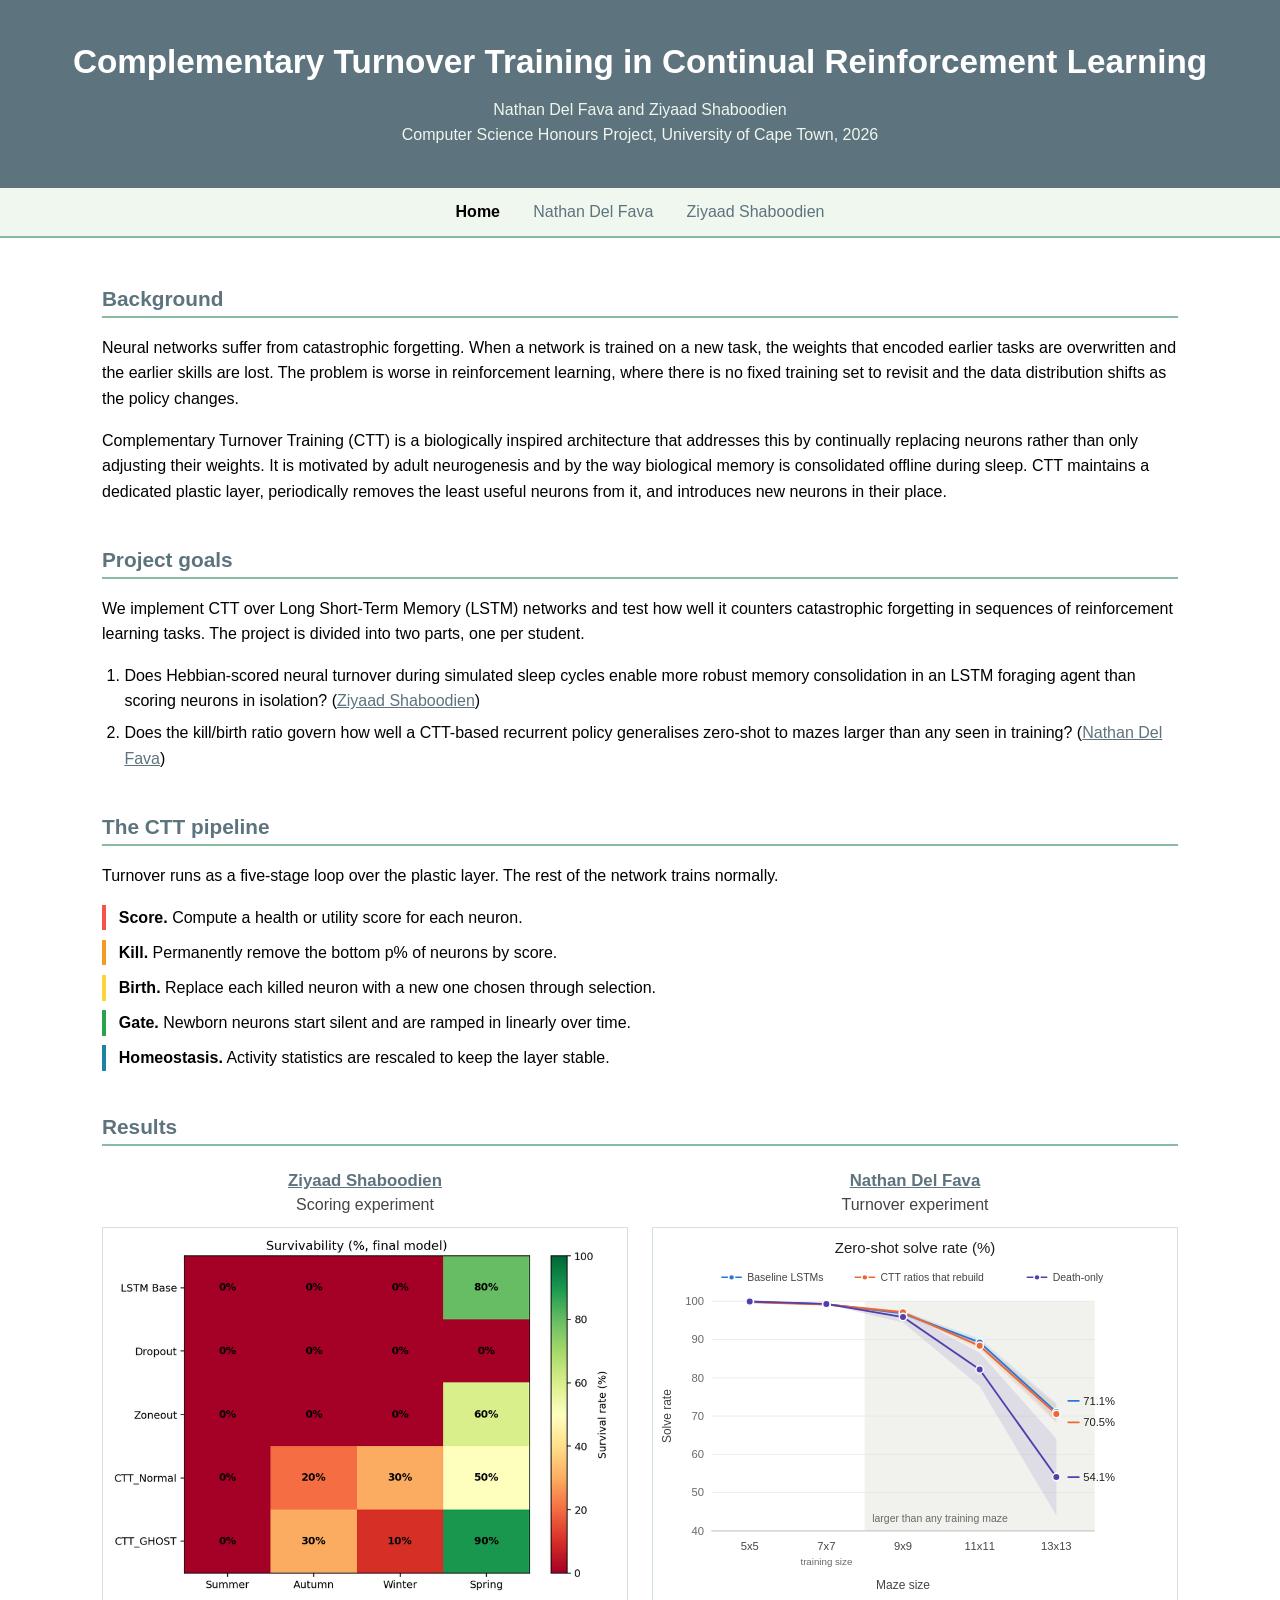
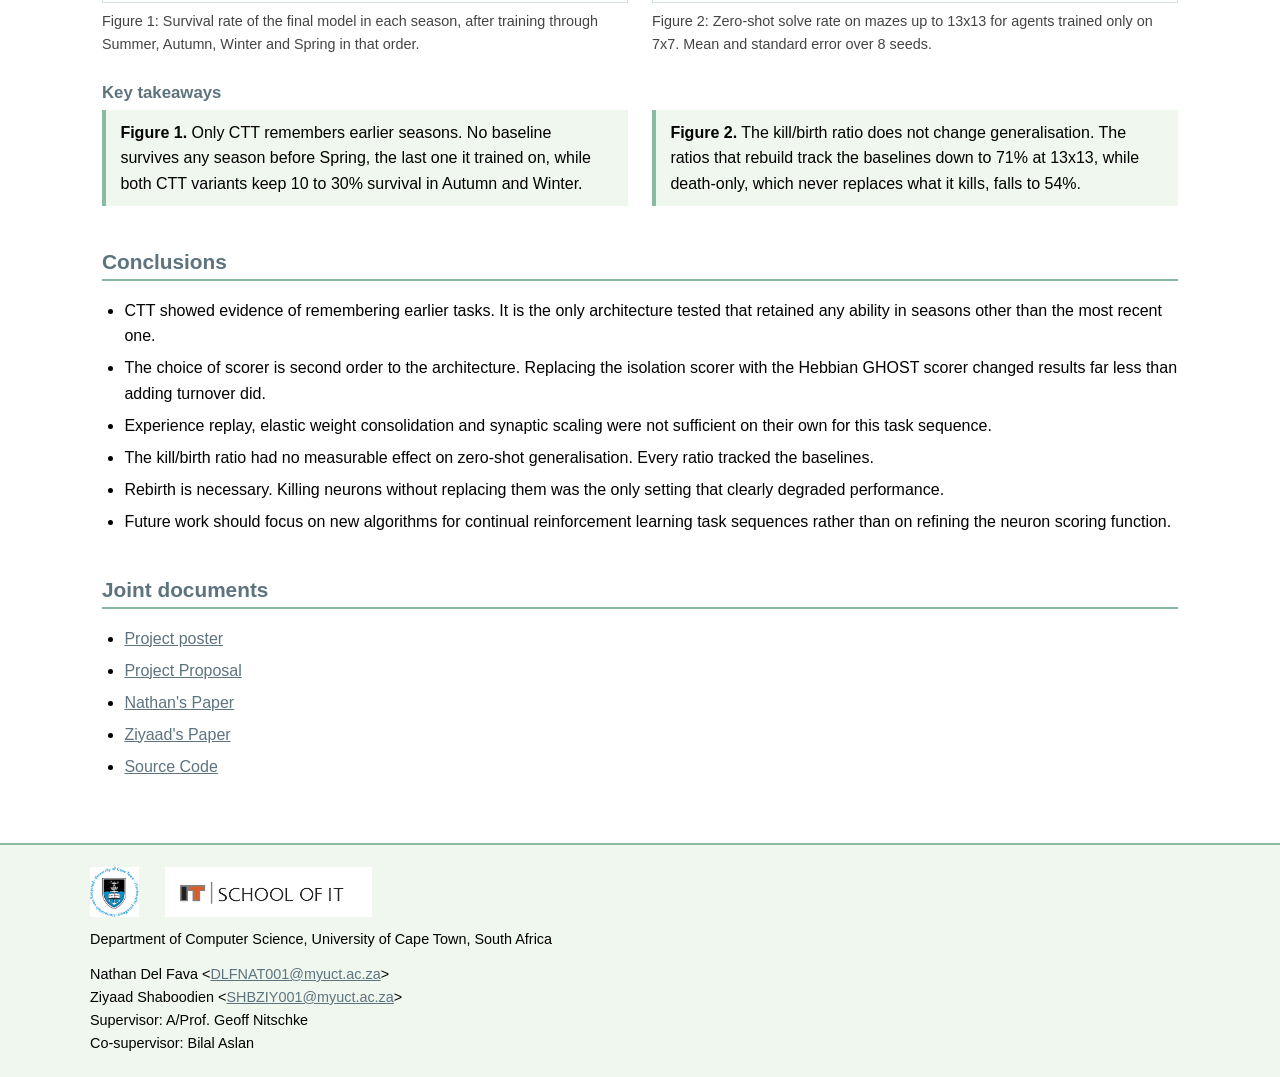
==== commit 5396cabe: "Ye" ====
--- a/index.html
+++ b/index.html
@@ -126,11 +126,11 @@
 <h2>Joint documents</h2>
 
 <ul>
-<li><a href="assets/BIONN_Project_Poster.pdf">Project poster</a> (PDF)</li>
-<li><a href="assets/2026_BIONN_Project_Proposal.pdf">Project Proposal</a></li>
-<li><a href="assets/DLFNAT001_BIONN_FinalReport.pdf">Nathan's Paper</a></li>
-<li><a href="assets/SHBZIY001_BIONN_Final_Paper.pdf">Ziyaad's Paper</a></li>
-<li><a href="https://anonymous.4open.science/r/targeted-neuron-turnover/README.md">Source Code</a></li>
+<li><a href="assets/BIONN_Project_Poster.pdf" target="_blank">Project poster</a></li>
+<li><a href="assets/2026_BIONN_Project_Proposal.pdf" target="_blank">Project Proposal</a></li>
+<li><a href="assets/DLFNAT001_BIONN_FinalReport.pdf" target="_blank">Nathan's Paper</a></li>
+<li><a href="assets/SHBZIY001_BIONN_Final_Paper.pdf" target="_blank">Ziyaad's Paper</a></li>
+<li><a href="https://anonymous.4open.science/r/targeted-neuron-turnover/README.md" target="_blank">Source Code</a></li>
 </ul>
 
 </div>
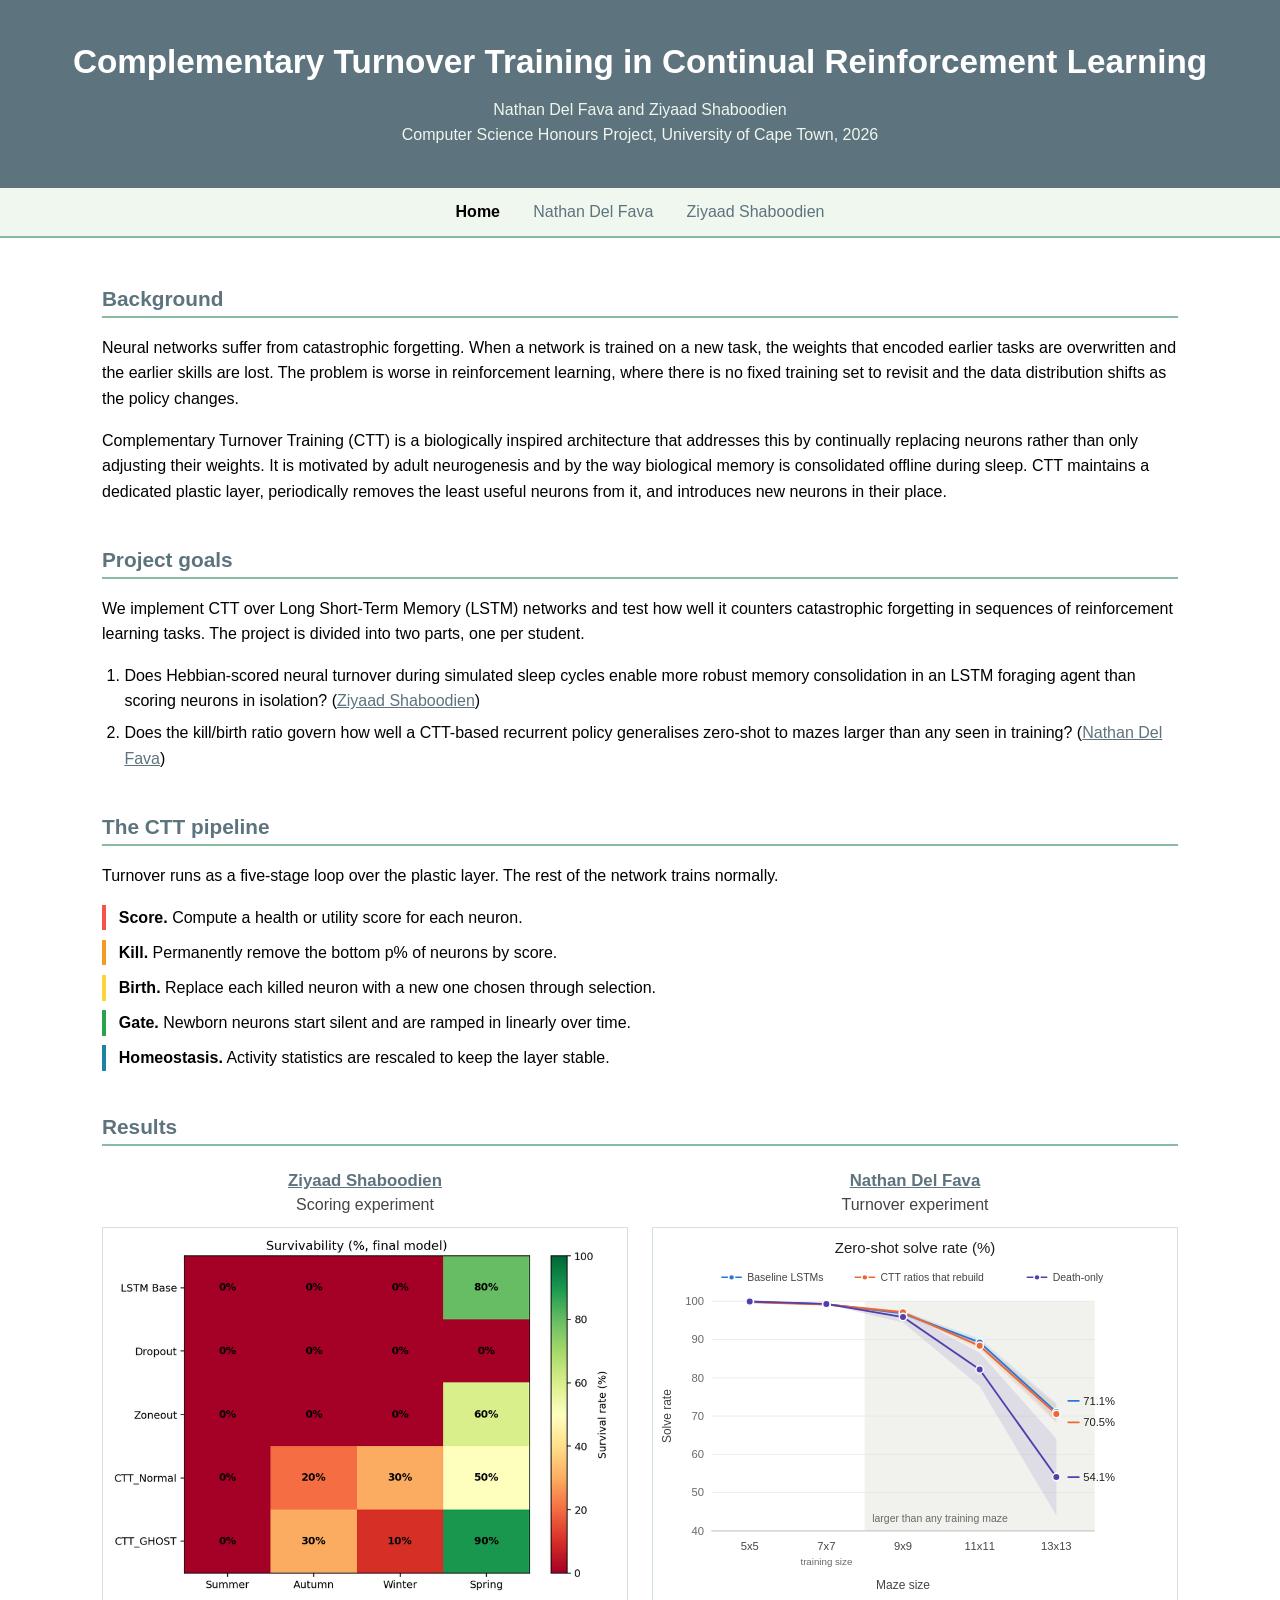
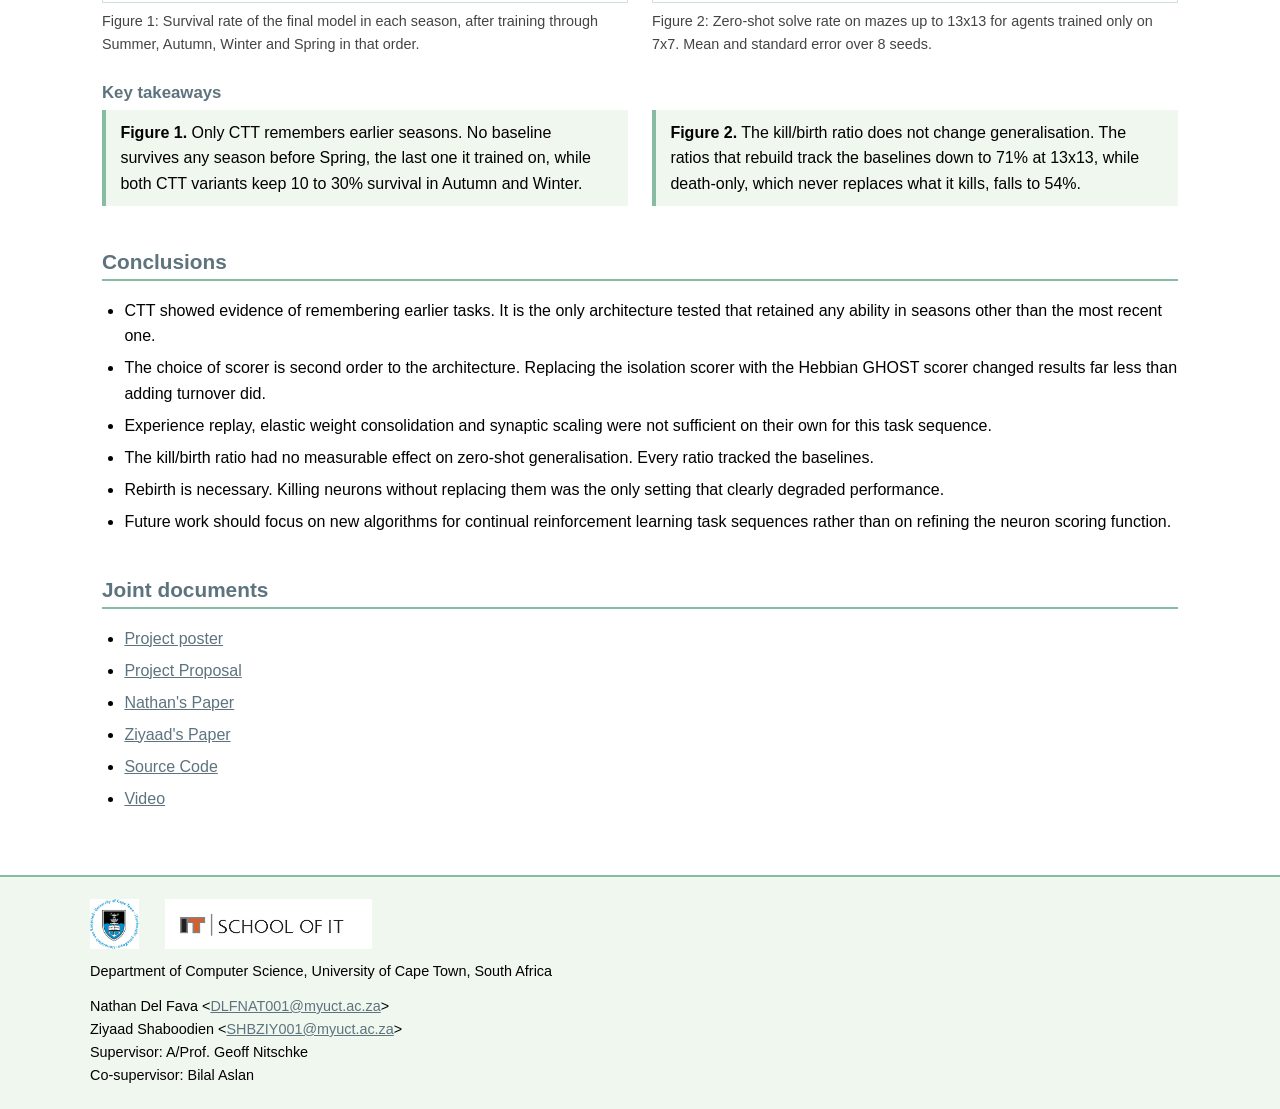
==== commit 60ffb765: "final commit" ====
--- a/index.html
+++ b/index.html
@@ -131,6 +131,7 @@
 <li><a href="assets/DLFNAT001_BIONN_FinalReport.pdf" target="_blank">Nathan's Paper</a></li>
 <li><a href="assets/SHBZIY001_BIONN_Final_Paper.pdf" target="_blank">Ziyaad's Paper</a></li>
 <li><a href="https://anonymous.4open.science/r/targeted-neuron-turnover/README.md" target="_blank">Source Code</a></li>
+<li><a href="assets/bionn_video.mp4" target="_blank">Video</a></li>
 </ul>
 
 </div>
